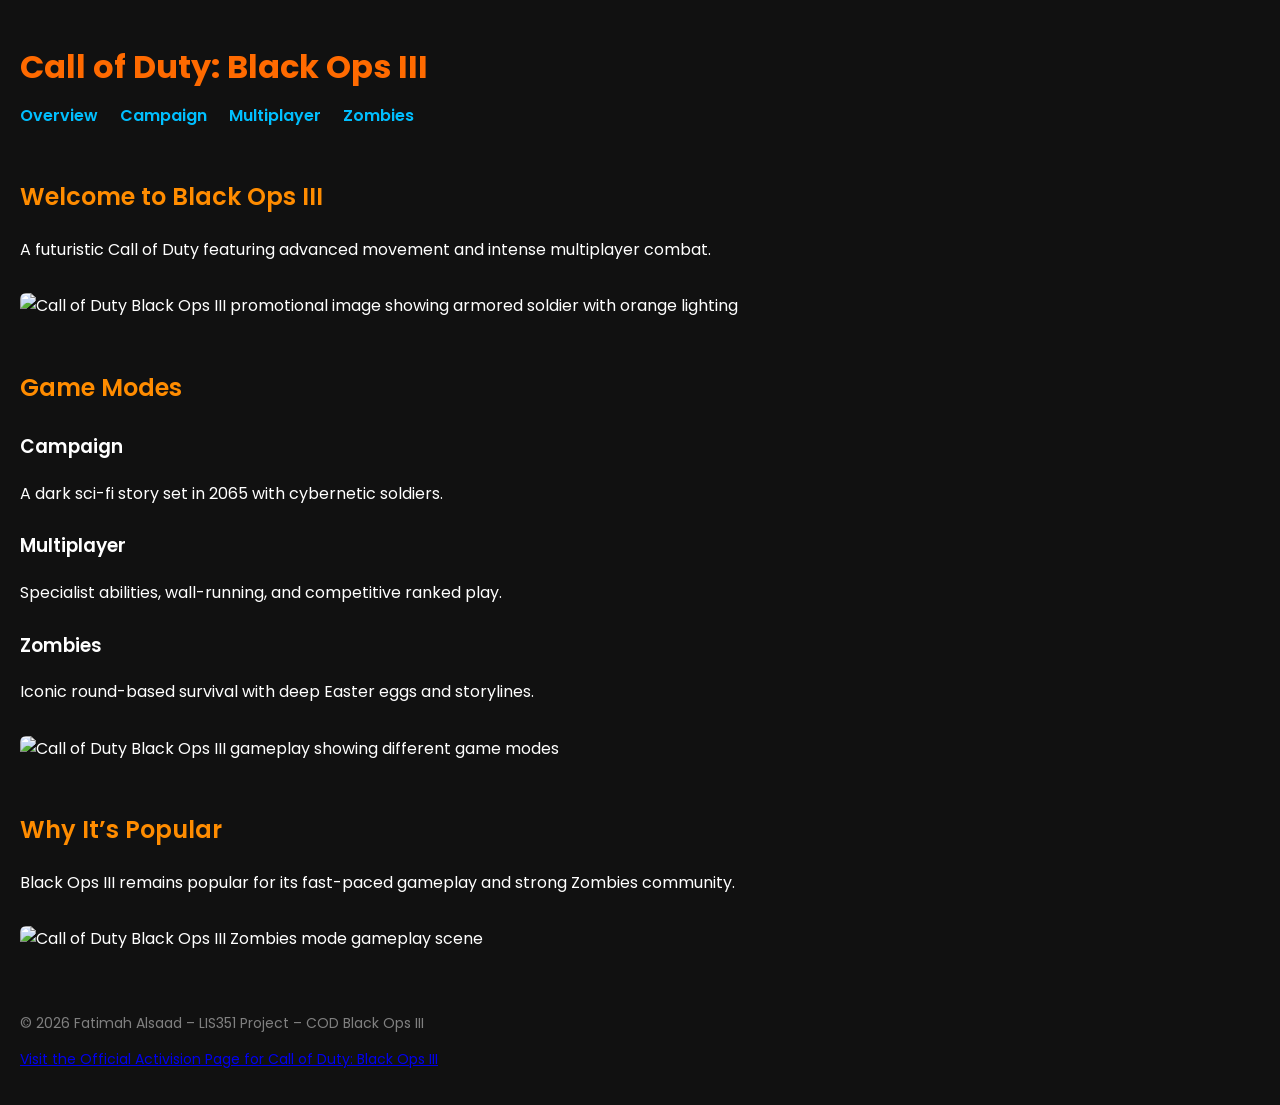
==== lis351-web/index.html @ 03cb150d "Add files via upload" ====
<!DOCTYPE html>
<html lang="en">
<head>
  <meta charset="UTF-8">
  <title>Call of Duty: Black Ops III</title>

  <!-- Google Font: Poppins (Official Embed Code) -->
  <link rel="preconnect" href="https://fonts.googleapis.com">
  <link rel="preconnect" href="https://fonts.gstatic.com" crossorigin>
  <link href="https://fonts.googleapis.com/css2?family=Poppins:ital,wght@0,100;0,200;0,300;0,400;0,500;0,600;0,700;0,800;0,900;1,100;1,200;1,300;1,400;1,500;1,600;1,700;1,800;1,900&display=swap" rel="stylesheet">

  <style>
    html {
      scroll-behavior: smooth;
    }

    body {
      background-color: #111;
      color: white;
      font-family: 'Poppins', sans-serif;
      margin: 0;
      padding: 20px;
      line-height: 1.6;
    }

    h1 {
      color: #ff6a00;
      margin-bottom: 10px;
      font-weight: 700;
    }

    h2 {
      color: #ff8c00;
      margin-top: 50px;
      font-weight: 600;
    }

    h3 {
      margin-top: 25px;
      font-weight: 600;
    }

    nav ul {
      list-style-type: none;
      padding: 0;
      margin: 0 0 30px 0;
    }

    nav li {
      display: inline;
      margin-right: 18px;
    }

    nav a {
      color: #00bfff;
      text-decoration: none;
      font-weight: 600;
    }

    nav a:hover {
      text-decoration: underline;
    }

    img {
      width: 420px;
      max-width: 100%;
      margin-top: 15px;
      border-radius: 6px;
    }

    footer {
      margin-top: 60px;
      font-size: 14px;
      color: gray;
    }

    /* Highlight headings when clicked */
    h2:target, h3:target {
      outline: 3px solid #00bfff;
      padding: 6px;
      border-radius: 6px;
    }
  </style>
</head>

<body>

  <header>
    <h1>Call of Duty: Black Ops III</h1>

    <nav>
      <ul>
        <li><a href="#overview">Overview</a></li>
        <li><a href="#campaign">Campaign</a></li>
        <li><a href="#multiplayer">Multiplayer</a></li>
        <li><a href="#zombies">Zombies</a></li>
      </ul>
    </nav>
  </header>

  <main>

    <!-- Overview Section -->
    <section>
      <h2 id="overview">Welcome to Black Ops III</h2>
      <p>
        A futuristic Call of Duty featuring advanced movement and intense multiplayer combat.
      </p>

      <img src="images/bo3.jpg"
           alt="Call of Duty Black Ops III promotional image showing armored soldier with orange lighting">
    </section>

    <!-- Game Modes Section -->
    <section>
      <h2>Game Modes</h2>

      <h3 id="campaign">Campaign</h3>
      <p>
        A dark sci-fi story set in 2065 with cybernetic soldiers.
      </p>

      <h3 id="multiplayer">Multiplayer</h3>
      <p>
        Specialist abilities, wall-running, and competitive ranked play.
      </p>

      <h3 id="zombies">Zombies</h3>
      <p>
        Iconic round-based survival with deep Easter eggs and storylines.
      </p>

      <img src="images/bo3gamemodes.jpg"
           alt="Call of Duty Black Ops III gameplay showing different game modes">
    </section>

    <!-- Why It's Popular Section -->
    <section>
      <h2>Why It’s Popular</h2>
      <p>
        Black Ops III remains popular for its fast-paced gameplay and strong Zombies community.
      </p>

      <img src="images/bo3zombies.jpg"
           alt="Call of Duty Black Ops III Zombies mode gameplay scene">
    </section>

  </main>

<footer>
    <p>© 2026 Fatimah Alsaad – LIS351 Project – COD Black Ops III</p>

    <p>
        <a href="https://www.activision.com/games/call-of-duty/call-of-duty-black-ops-3" 
           target="_blank" 
           rel="noopener noreferrer">
           Visit the Official Activision Page for Call of Duty: Black Ops III
        </a>
    </p>
</footer>

</body>
</html>
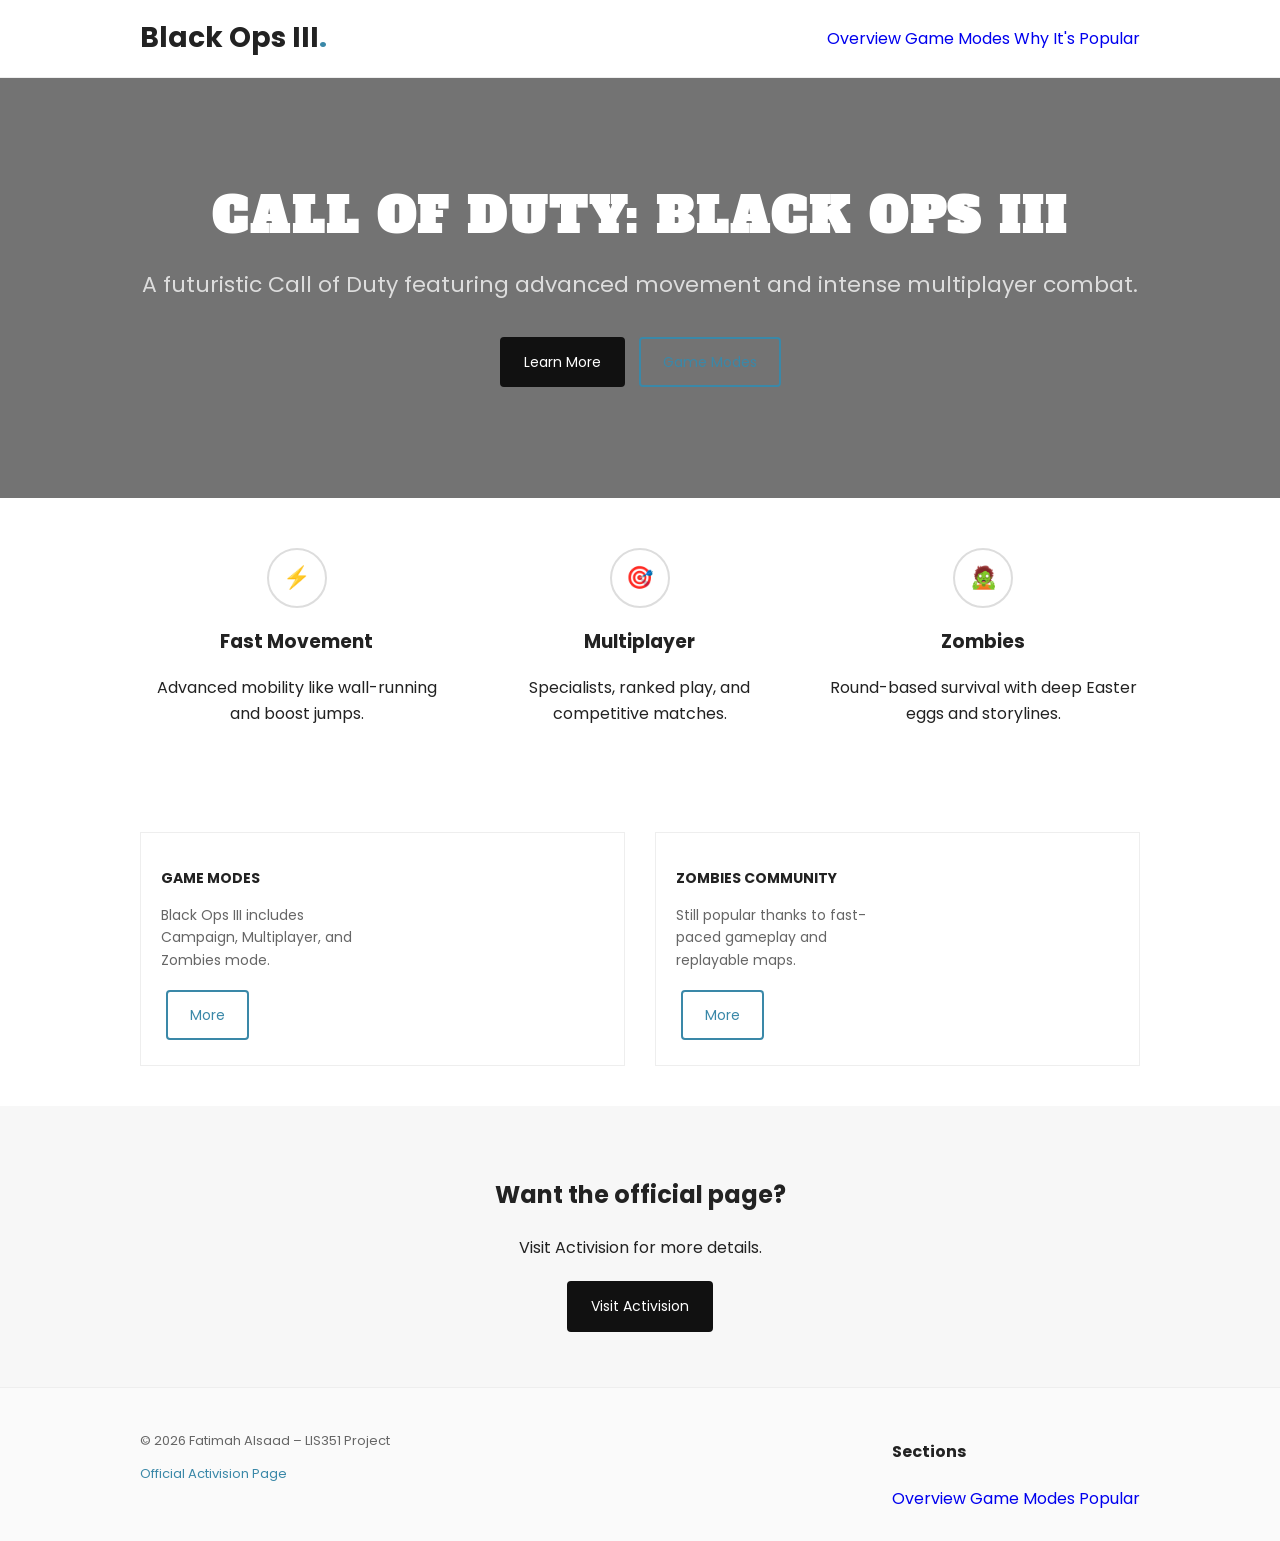
==== commit 15c1fc04: "Add files via upload" ====
--- a/lis351-web/index.html
+++ b/lis351-web/index.html
@@ -4,160 +4,123 @@
   <meta charset="UTF-8">
   <title>Call of Duty: Black Ops III</title>
 
-  <!-- Google Font: Poppins (Official Embed Code) -->
+  <!-- Google Fonts (FINAL VERSION) -->
   <link rel="preconnect" href="https://fonts.googleapis.com">
   <link rel="preconnect" href="https://fonts.gstatic.com" crossorigin>
-  <link href="https://fonts.googleapis.com/css2?family=Poppins:ital,wght@0,100;0,200;0,300;0,400;0,500;0,600;0,700;0,800;0,900;1,100;1,200;1,300;1,400;1,500;1,600;1,700;1,800;1,900&display=swap" rel="stylesheet">
+  <link href="https://fonts.googleapis.com/css2?family=Alfa+Slab+One&family=Merriweather:ital,opsz,wght@0,18..144,300..900;1,18..144,300..900&family=Poppins:ital,wght@0,100;0,200;0,300;0,400;0,500;0,600;0,700;0,800;0,900;1,100;1,200;1,300;1,400;1,500;1,600;1,700;1,800;1,900&family=Roboto+Condensed:ital,wght@0,100..900;1,100..900&display=swap" rel="stylesheet">
 
-  <style>
-    html {
-      scroll-behavior: smooth;
-    }
-
-    body {
-      background-color: #111;
-      color: white;
-      font-family: 'Poppins', sans-serif;
-      margin: 0;
-      padding: 20px;
-      line-height: 1.6;
-    }
-
-    h1 {
-      color: #ff6a00;
-      margin-bottom: 10px;
-      font-weight: 700;
-    }
-
-    h2 {
-      color: #ff8c00;
-      margin-top: 50px;
-      font-weight: 600;
-    }
-
-    h3 {
-      margin-top: 25px;
-      font-weight: 600;
-    }
-
-    nav ul {
-      list-style-type: none;
-      padding: 0;
-      margin: 0 0 30px 0;
-    }
-
-    nav li {
-      display: inline;
-      margin-right: 18px;
-    }
-
-    nav a {
-      color: #00bfff;
-      text-decoration: none;
-      font-weight: 600;
-    }
-
-    nav a:hover {
-      text-decoration: underline;
-    }
-
-    img {
-      width: 420px;
-      max-width: 100%;
-      margin-top: 15px;
-      border-radius: 6px;
-    }
-
-    footer {
-      margin-top: 60px;
-      font-size: 14px;
-      color: gray;
-    }
-
-    /* Highlight headings when clicked */
-    h2:target, h3:target {
-      outline: 3px solid #00bfff;
-      padding: 6px;
-      border-radius: 6px;
-    }
-  </style>
+  <link rel="stylesheet" href="styles.css">
 </head>
 
 <body>
 
-  <header>
+<header class="site-header">
+  <div class="container header-inner">
+    <div class="brand">Black Ops III<span class="dot">.</span></div>
+
+    <nav class="site-nav">
+      <a href="#overview">Overview</a>
+      <a href="#modes">Game Modes</a>
+      <a href="#popular">Why It's Popular</a>
+    </nav>
+  </div>
+</header>
+
+<section class="hero">
+  <div class="container hero-content">
     <h1>Call of Duty: Black Ops III</h1>
+    <p class="hero-subhead">
+      A futuristic Call of Duty featuring advanced movement and intense multiplayer combat.
+    </p>
 
-    <nav>
-      <ul>
-        <li><a href="#overview">Overview</a></li>
-        <li><a href="#campaign">Campaign</a></li>
-        <li><a href="#multiplayer">Multiplayer</a></li>
-        <li><a href="#zombies">Zombies</a></li>
-      </ul>
-    </nav>
-  </header>
+    <a class="btn btn-dark" href="#overview">Learn More</a>
+    <a class="btn btn-outline" href="#modes">Game Modes</a>
+  </div>
+</section>
 
-  <main>
+<section class="features" id="overview">
+  <div class="container features-grid">
 
-    <!-- Overview Section -->
-    <section>
-      <h2 id="overview">Welcome to Black Ops III</h2>
-      <p>
-        A futuristic Call of Duty featuring advanced movement and intense multiplayer combat.
-      </p>
+    <div class="feature">
+      <div class="icon">⚡</div>
+      <h3>Fast Movement</h3>
+      <p>Advanced mobility like wall-running and boost jumps.</p>
+    </div>
 
-      <img src="images/bo3.jpg"
-           alt="Call of Duty Black Ops III promotional image showing armored soldier with orange lighting">
-    </section>
+    <div class="feature">
+      <div class="icon">🎯</div>
+      <h3>Multiplayer</h3>
+      <p>Specialists, ranked play, and competitive matches.</p>
+    </div>
 
-    <!-- Game Modes Section -->
-    <section>
-      <h2>Game Modes</h2>
+    <div class="feature">
+      <div class="icon">🧟</div>
+      <h3>Zombies</h3>
+      <p>Round-based survival with deep Easter eggs and storylines.</p>
+    </div>
 
-      <h3 id="campaign">Campaign</h3>
-      <p>
-        A dark sci-fi story set in 2065 with cybernetic soldiers.
-      </p>
+  </div>
+</section>
 
-      <h3 id="multiplayer">Multiplayer</h3>
-      <p>
-        Specialist abilities, wall-running, and competitive ranked play.
-      </p>
+<section class="secondary" id="modes">
+  <div class="container secondary-grid">
 
-      <h3 id="zombies">Zombies</h3>
-      <p>
-        Iconic round-based survival with deep Easter eggs and storylines.
-      </p>
+    <div class="card">
+      <div class="card-text">
+        <h3>Game Modes</h3>
+        <p>Black Ops III includes Campaign, Multiplayer, and Zombies mode.</p>
+        <a class="btn btn-outline" href="#popular">More</a>
+      </div>
+      <div class="card-image" style="background-image: url('images/bo3gamemodes.jpg');"></div>
+    </div>
 
-      <img src="images/bo3gamemodes.jpg"
-           alt="Call of Duty Black Ops III gameplay showing different game modes">
-    </section>
+    <div class="card">
+      <div class="card-text">
+        <h3>Zombies Community</h3>
+        <p>Still popular thanks to fast-paced gameplay and replayable maps.</p>
+        <a class="btn btn-outline" href="#popular">More</a>
+      </div>
+      <div class="card-image" style="background-image: url('images/bo3zombies.jpg');"></div>
+    </div>
 
-    <!-- Why It's Popular Section -->
-    <section>
-      <h2>Why It’s Popular</h2>
-      <p>
-        Black Ops III remains popular for its fast-paced gameplay and strong Zombies community.
-      </p>
+  </div>
+</section>
 
-      <img src="images/bo3zombies.jpg"
-           alt="Call of Duty Black Ops III Zombies mode gameplay scene">
-    </section>
+<section class="cta" id="popular">
+  <div class="container cta-inner">
+    <h2 class="section-title">Want the official page?</h2>
+    <p class="section-lede">Visit Activision for more details.</p>
 
-  </main>
+    <a class="btn btn-dark"
+       href="https://www.activision.com/games/call-of-duty/call-of-duty-black-ops-3"
+       target="_blank"
+       rel="noopener noreferrer">
+      Visit Activision
+    </a>
+  </div>
+</section>
 
-<footer>
-    <p>© 2026 Fatimah Alsaad – LIS351 Project – COD Black Ops III</p>
+<footer class="site-footer">
+  <div class="container footer-inner">
+    <div class="footer-left">
+      <p>© 2026 Fatimah Alsaad – LIS351 Project</p>
+      <a href="https://www.activision.com/games/call-of-duty/call-of-duty-black-ops-3"
+         target="_blank"
+         rel="noopener noreferrer">
+         Official Activision Page
+      </a>
+    </div>
 
-    <p>
-        <a href="https://www.activision.com/games/call-of-duty/call-of-duty-black-ops-3" 
-           target="_blank" 
-           rel="noopener noreferrer">
-           Visit the Official Activision Page for Call of Duty: Black Ops III
-        </a>
-    </p>
+    <div class="footer-cols">
+      <div class="footer-col">
+        <h4>Sections</h4>
+        <a href="#overview">Overview</a>
+        <a href="#modes">Game Modes</a>
+        <a href="#popular">Popular</a>
+      </div>
+    </div>
+  </div>
 </footer>
 
 </body>
-</html>
+</html>
--- a/lis351-web/styles.css
+++ b/lis351-web/styles.css
@@ -0,0 +1,189 @@
+* { box-sizing: border-box; }
+
+body {
+  margin: 0;
+  font-family: 'Poppins', sans-serif;
+  line-height: 1.6;
+  color: #222;
+  background: #fff;
+}
+
+a { text-decoration: none; }
+a:hover { text-decoration: underline; }
+
+.container {
+  width: min(1000px, 92%);
+  margin: 0 auto;
+}
+
+/* HEADER */
+.site-header {
+  border-bottom: 1px solid #eee;
+  background: #fff;
+}
+
+.header-inner {
+  display: flex;
+  align-items: center;
+  justify-content: space-between;
+  padding: 16px 0;
+}
+
+.brand {
+  font-size: 28px;
+  font-weight: 700;
+}
+
+.brand .dot {
+  color: #3a88a8;
+}
+
+/* HERO */
+.hero {
+  background-image:
+    linear-gradient(rgba(0,0,0,0.55), rgba(0,0,0,0.55)),
+    url("images/bo3zombies.jpg");
+  background-size: cover;
+  background-position: center;
+  min-height: 420px;
+}
+
+.hero-content {
+  text-align: center;
+  padding: 100px 0;
+  color: #fff;
+}
+
+.hero h1 {
+  margin: 0;
+  font-size: 48px;
+  text-transform: uppercase;
+  letter-spacing: 0.06em;
+  font-family: 'Alfa Slab One', cursive;
+}
+
+.hero-subhead {
+  font-size: 22px;
+  color: #ddd;
+  margin: 12px 0 30px;
+}
+
+/* BUTTONS */
+.btn {
+  display: inline-block;
+  padding: 12px 22px;
+  border-radius: 4px;
+  font-size: 14px;
+  margin: 5px;
+}
+
+.btn-dark {
+  background: #111;
+  color: #fff;
+  border: 2px solid #111;
+}
+
+.btn-outline {
+  border: 2px solid #3a88a8;
+  color: #3a88a8;
+  background: transparent;
+}
+
+/* FEATURES */
+.features {
+  padding: 50px 0;
+}
+
+.features-grid {
+  display: flex;
+  gap: 30px;
+}
+
+.feature {
+  flex: 1;
+  text-align: center;
+}
+
+.icon {
+  width: 60px;
+  height: 60px;
+  border: 2px solid #ddd;
+  border-radius: 50%;
+  display: grid;
+  place-items: center;
+  margin: 0 auto 15px;
+  font-size: 22px;
+}
+
+/* SECONDARY */
+.secondary {
+  padding: 40px 0;
+}
+
+.secondary-grid {
+  display: flex;
+  gap: 30px;
+}
+
+.card {
+  flex: 1;
+  border: 1px solid #eee;
+  display: grid;
+  grid-template-columns: 1fr 1fr;
+}
+
+.card-text {
+  padding: 20px;
+}
+
+.card-text h3 {
+  font-size: 14px;
+  text-transform: uppercase;
+}
+
+.card-text p {
+  color: #666;
+  font-size: 14px;
+}
+
+.card-image {
+  background-size: cover;
+  background-position: center;
+}
+
+/* CTA */
+.cta {
+  background: #f7f7f7;
+  padding: 50px 0;
+}
+
+.cta-inner {
+  text-align: center;
+}
+
+/* FOOTER */
+.site-footer {
+  background: #fafafa;
+  border-top: 1px solid #eee;
+  padding: 30px 0;
+}
+
+.footer-inner {
+  display: flex;
+  justify-content: space-between;
+  gap: 24px;
+}
+
+.footer-left {
+  font-size: 13px;
+  color: #666;
+}
+
+.footer-left a {
+  color: #3a88a8;
+}
+
+.footer-cols {
+  display: flex;
+  gap: 28px;
+}
